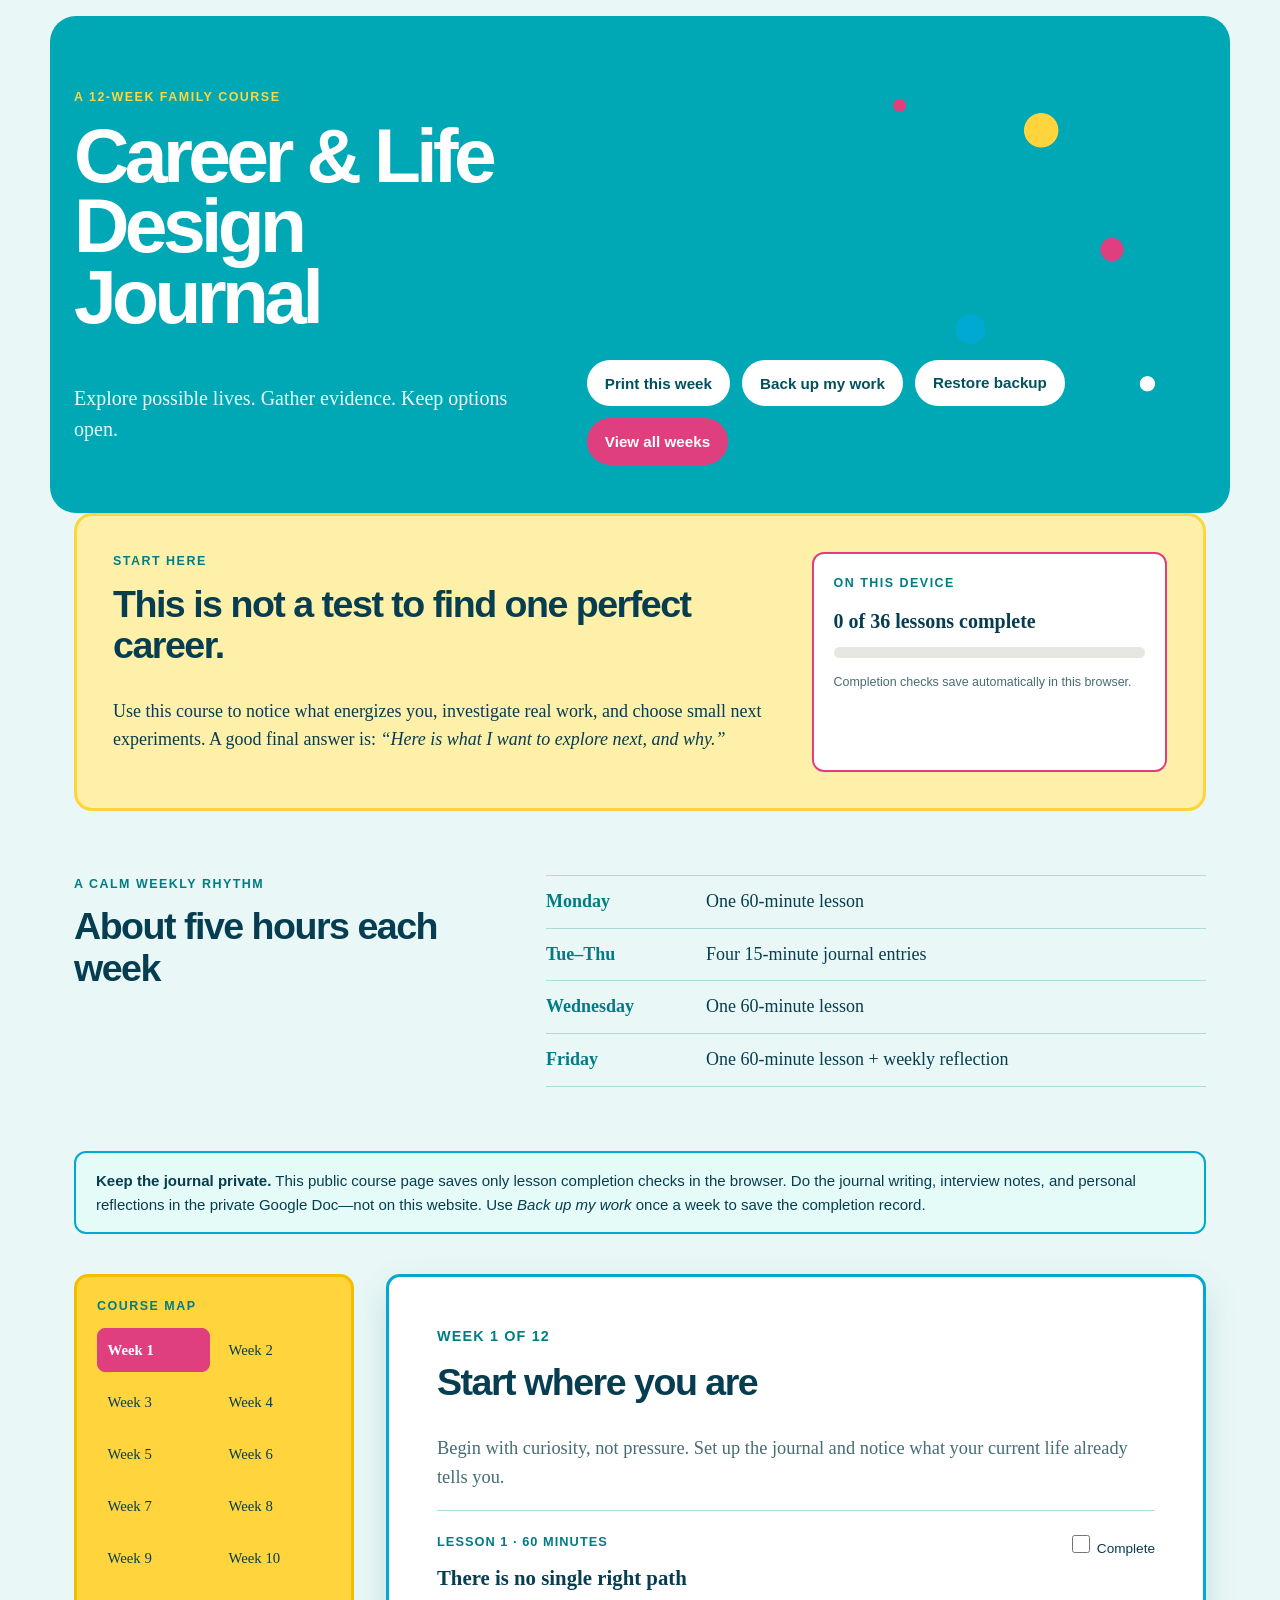
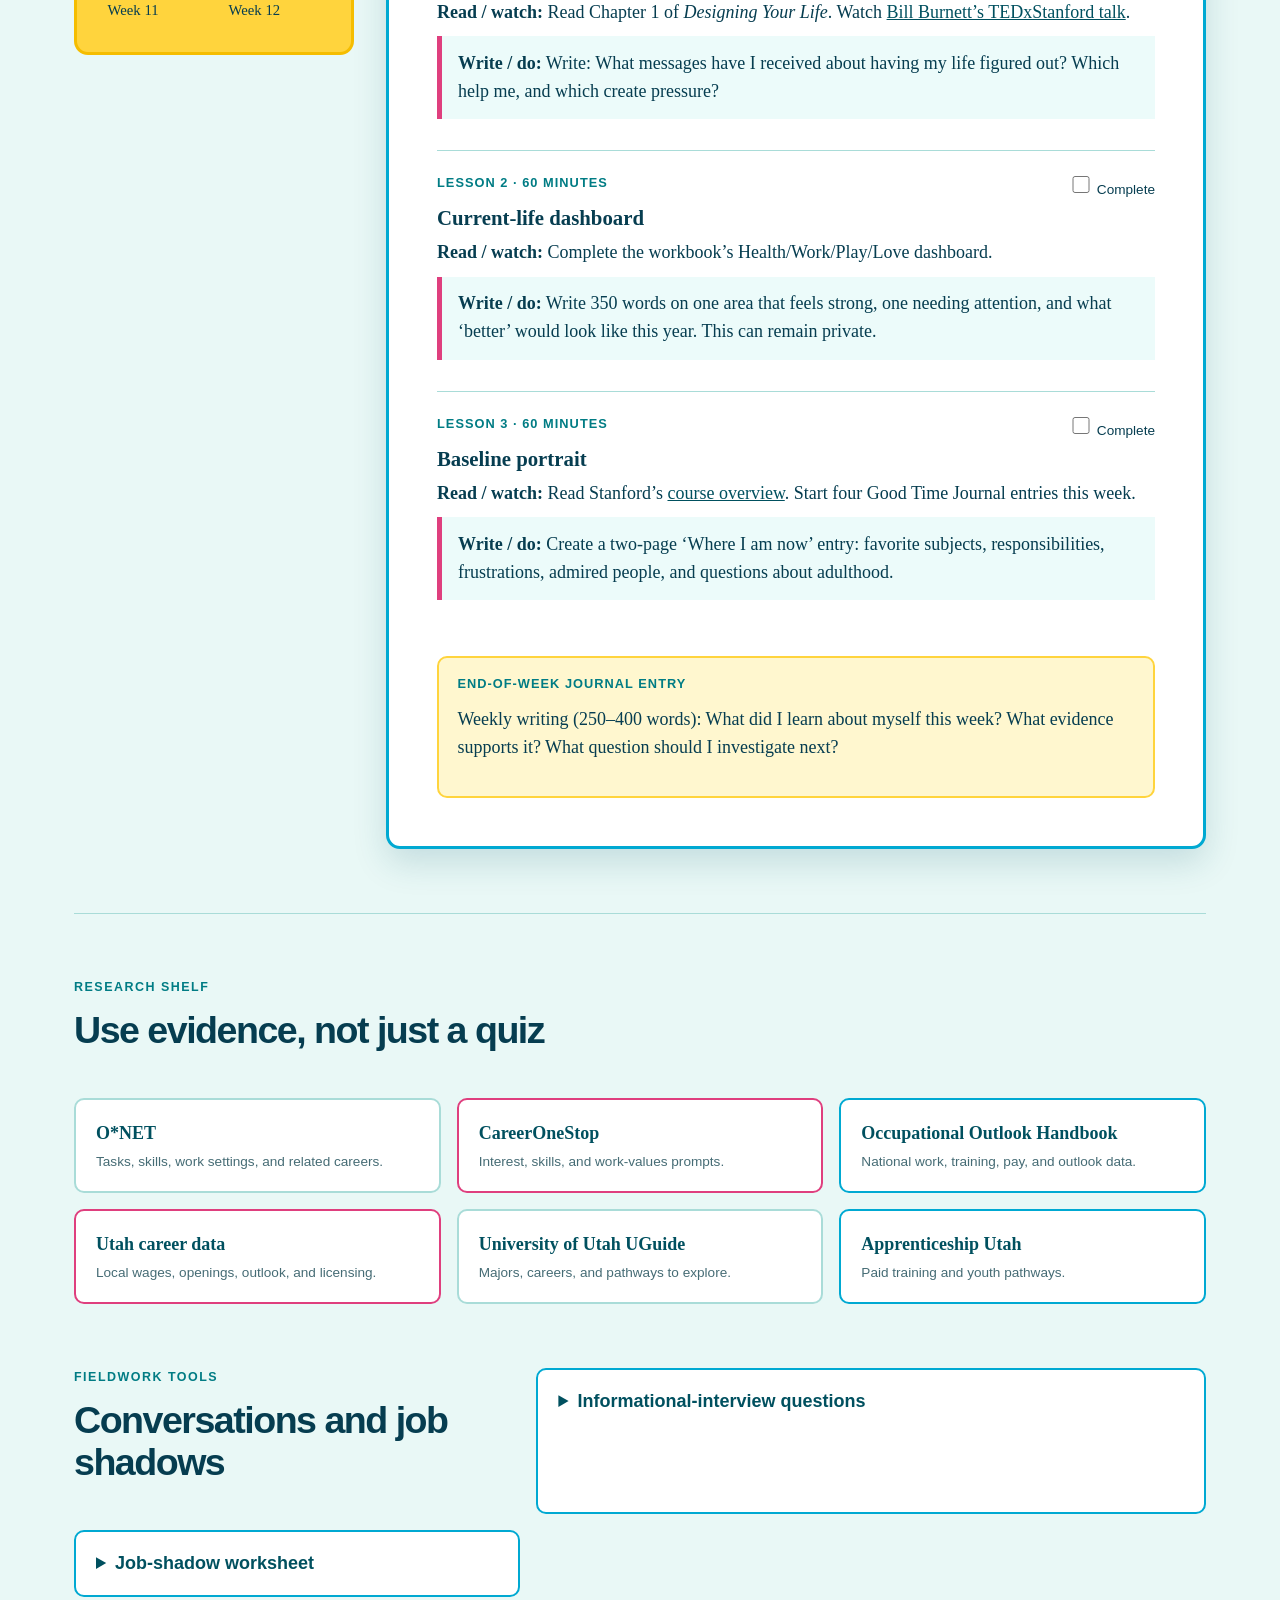
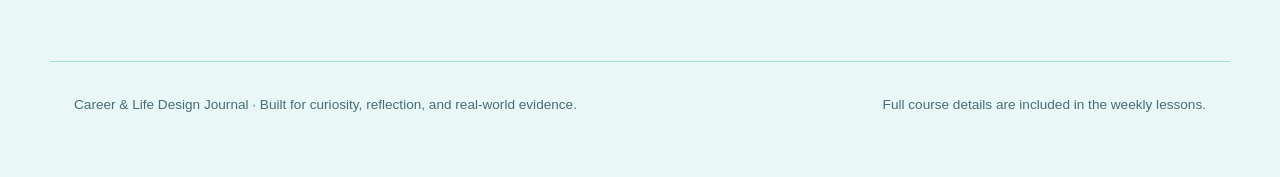
==== index.html @ dbbd1fdb "Publish Career & Life Design course" ====
<!doctype html>
<html lang="en">
  <head>
    <meta charset="utf-8" />
    <meta name="viewport" content="width=device-width, initial-scale=1" />
    <meta name="description" content="A twelve-week Career and Life Design course hub." />
    <title>Career &amp; Life Design Journal</title>
    <link rel="stylesheet" href="styles.css" />
  </head>
  <body>
    <a class="skip-link" href="#week-content">Skip to this week's lessons</a>
    <header class="site-header">
      <div>
        <p class="eyebrow">A 12-week family course</p>
        <h1>Career &amp; Life<br />Design Journal</h1>
        <p class="intro">Explore possible lives. Gather evidence. Keep options open.</p>
      </div>
      <div class="header-tools" aria-label="Course tools">
        <button id="print-page" class="button button-quiet" type="button">Print this week</button>
        <button id="download-backup" class="button button-quiet" type="button">Back up my work</button>
        <label class="button button-quiet restore-button">Restore backup<input id="restore-backup" type="file" accept="application/json,.json" /></label>
        <a class="button button-primary" href="#course-map">View all weeks</a>
      </div>
    </header>

    <main>
      <section class="start-panel" aria-labelledby="start-title">
        <div>
          <p class="eyebrow">Start here</p>
          <h2 id="start-title">This is not a test to find one perfect career.</h2>
          <p>Use this course to notice what energizes you, investigate real work, and choose small next experiments. A good final answer is: <em>“Here is what I want to explore next, and why.”</em></p>
        </div>
        <aside class="progress-card" aria-label="Local course progress">
          <p class="eyebrow">On this device</p>
          <p class="progress-number"><span id="progress-count">0</span> of 36 lessons complete</p>
          <div class="progress-track" aria-hidden="true"><span id="progress-bar"></span></div>
          <p id="save-status" class="fine-print" aria-live="polite">Completion checks save automatically in this browser.</p>
        </aside>
      </section>

      <section class="weekly-rhythm" aria-labelledby="rhythm-title">
        <div>
          <p class="eyebrow">A calm weekly rhythm</p>
          <h2 id="rhythm-title">About five hours each week</h2>
        </div>
        <ol>
          <li><strong>Monday</strong><span>One 60-minute lesson</span></li>
          <li><strong>Tue–Thu</strong><span>Four 15-minute journal entries</span></li>
          <li><strong>Wednesday</strong><span>One 60-minute lesson</span></li>
          <li><strong>Friday</strong><span>One 60-minute lesson + weekly reflection</span></li>
        </ol>
      </section>

      <section class="saving-note" aria-label="Privacy and saved progress">
        <strong>Keep the journal private.</strong> This public course page saves only lesson completion checks in the browser. Do the journal writing, interview notes, and personal reflections in the private Google Doc—not on this website. Use <em>Back up my work</em> once a week to save the completion record.
      </section>

      <section class="course-layout" aria-label="Course lessons">
        <nav id="course-map" class="week-nav" aria-label="Course weeks">
          <p class="eyebrow">Course map</p>
          <div id="week-buttons" class="week-buttons"></div>
        </nav>
        <article id="week-content" class="week-content" tabindex="-1" aria-live="polite"></article>
      </section>

      <section class="resource-grid" aria-labelledby="resources-title">
        <div class="resource-heading">
          <p class="eyebrow">Research shelf</p>
          <h2 id="resources-title">Use evidence, not just a quiz</h2>
        </div>
        <a href="https://www.onetonline.org/" target="_blank" rel="noreferrer"><strong>O*NET</strong><span>Tasks, skills, work settings, and related careers.</span></a>
        <a href="https://www.careeronestop.org/ExploreCareers/Assessments/self-assessments.aspx" target="_blank" rel="noreferrer"><strong>CareerOneStop</strong><span>Interest, skills, and work-values prompts.</span></a>
        <a href="https://www.bls.gov/ooh/" target="_blank" rel="noreferrer"><strong>Occupational Outlook Handbook</strong><span>National work, training, pay, and outlook data.</span></a>
        <a href="https://jobs.utah.gov/wi/data/career/index.html" target="_blank" rel="noreferrer"><strong>Utah career data</strong><span>Local wages, openings, outlook, and licensing.</span></a>
        <a href="https://uguide.utah.edu/" target="_blank" rel="noreferrer"><strong>University of Utah UGuide</strong><span>Majors, careers, and pathways to explore.</span></a>
        <a href="https://apprenticeship.utah.gov/future-apprentices/" target="_blank" rel="noreferrer"><strong>Apprenticeship Utah</strong><span>Paid training and youth pathways.</span></a>
      </section>

      <section class="template-grid" aria-labelledby="templates-title">
        <div>
          <p class="eyebrow">Fieldwork tools</p>
          <h2 id="templates-title">Conversations and job shadows</h2>
        </div>
        <details>
          <summary>Informational-interview questions</summary>
          <ol>
            <li>What does a typical day or week actually look like?</li>
            <li>What parts of the work are most satisfying? Most difficult?</li>
            <li>Which skills matter most that outsiders may not see?</li>
            <li>What are the setting and schedule really like?</li>
            <li>How did you enter this work, and what other routes are possible?</li>
            <li>What training, licenses, or experience matter in Utah?</li>
            <li>What would you want a high-school student to understand first?</li>
            <li>What should I explore next for another perspective?</li>
          </ol>
          <p><a href="https://career.berkeley.edu/start-exploring/informational-interviews/" target="_blank" rel="noreferrer">Read the preparation guide from UC Berkeley.</a></p>
        </details>
        <details>
          <summary>Job-shadow worksheet</summary>
          <div class="worksheet">
            <p><strong>Before:</strong> What do I want to learn? What two assumptions am I testing? What privacy, safety, dress, and phone rules apply?</p>
            <p><strong>During:</strong> Notice typical tasks and tools; people and collaboration; pace, setting, and movement; skills in action; surprises; and questions. Do not record private client, patient, student, or customer information.</p>
            <p><strong>After (500–700 words):</strong> What did I observe? Which assumptions were confirmed, challenged, or unanswered? What could I enjoy, tolerate, or avoid in this work? What is my next experiment?</p>
            <p><strong>Finish:</strong> Send a thank-you note within two days.</p>
          </div>
        </details>
      </section>
    </main>

    <footer>
      <p>Career &amp; Life Design Journal · Built for curiosity, reflection, and real-world evidence.</p>
      <p>Full course details are included in the weekly lessons.</p>
    </footer>
    <script src="script.js"></script>
  </body>
</html>
---- styles.css ----
:root {
  --ink: #063d50;
  --muted: #466c75;
  --paper: #e9f8f6;
  --panel: #ffffff;
  --line: #a9dcd8;
  --moss: #007c84;
  --moss-dark: #00505f;
  --turquoise: #00a8b5;
  --cyan: #00a9d2;
  --pink: #df3f7e;
  --sun: #ffd43d;
  --warm: #fff0a9;
  --focus: #c72f6c;
  --shadow: 0 14px 34px rgba(0, 89, 103, .16);
}

* { box-sizing: border-box; }
html { scroll-behavior: smooth; }
body {
  margin: 0;
  background: var(--paper);
  color: var(--ink);
  font-family: Georgia, "Times New Roman", serif;
  font-size: 18px;
  line-height: 1.55;
}
a { color: var(--moss-dark); }
a:hover { color: #8a3f1c; }
a:focus-visible, button:focus-visible, summary:focus-visible, input:focus-visible {
  outline: 3px solid var(--focus);
  outline-offset: 3px;
}
.skip-link { position: absolute; left: -999px; top: auto; }
.skip-link:focus { left: 1rem; top: 1rem; z-index: 10; background: white; padding: .5rem 1rem; }
.site-header, main, footer { max-width: 1180px; margin: 0 auto; padding-left: 1.5rem; padding-right: 1.5rem; }
.site-header {
  display: flex;
  justify-content: space-between;
  gap: 2rem;
  align-items: end;
  margin-top: 1rem;
  padding-top: 4.5rem;
  padding-bottom: 3rem;
  color: white;
  overflow: hidden;
  position: relative;
  border-radius: 26px;
  background-color: var(--turquoise);
  background-image:
    radial-gradient(circle at 84% 23%, var(--sun) 0 1.05rem, transparent 1.1rem),
    radial-gradient(circle at 90% 47%, var(--pink) 0 .7rem, transparent .75rem),
    radial-gradient(circle at 78% 63%, var(--cyan) 0 .9rem, transparent .95rem),
    radial-gradient(circle at 93% 74%, #ffffff 0 .45rem, transparent .5rem),
    radial-gradient(circle at 72% 18%, var(--pink) 0 .38rem, transparent .43rem),
    radial-gradient(circle at 68% 73%, var(--sun) 0 .45rem, transparent .5rem);
}
.site-header > * { position: relative; z-index: 1; }
h1, h2, h3, p { margin-top: 0; }
h1 { font-family: Arial, Helvetica, sans-serif; font-size: clamp(2.7rem, 6vw, 5.2rem); font-weight: 900; line-height: .92; letter-spacing: -.06em; max-width: 700px; }
h2 { font-family: Arial, Helvetica, sans-serif; font-size: clamp(1.65rem, 3vw, 2.35rem); line-height: 1.1; letter-spacing: -.04em; }
h3 { font-size: 1.3rem; margin-bottom: .3rem; }
.eyebrow { color: var(--moss); font-family: Arial, sans-serif; font-size: .78rem; font-weight: 800; letter-spacing: .12em; text-transform: uppercase; }
.site-header .eyebrow { color: var(--sun); }
.intro { font-size: 1.25rem; color: #e6ffff; max-width: 520px; }
.header-tools { display: flex; flex-wrap: wrap; gap: .75rem; font-family: Arial, sans-serif; }
.button { border: 2px solid white; border-radius: 999px; padding: .6rem 1rem; font-weight: 700; text-decoration: none; background: white; color: var(--moss-dark); cursor: pointer; font-size: .95rem; }
.button-primary { background: var(--pink); border-color: var(--pink); color: white; }
.button-primary:hover { background: #a61c55; border-color: #a61c55; color: white; }
.button-quiet:hover { background: var(--sun); border-color: var(--sun); color: var(--ink); }
.restore-button { display: inline-flex; align-items: center; }
.restore-button input { position: absolute; width: 1px; height: 1px; overflow: hidden; clip: rect(0 0 0 0); clip-path: inset(50%); white-space: nowrap; }
.start-panel { background: var(--warm); border: 3px solid var(--sun); border-radius: 18px; display: grid; grid-template-columns: minmax(0, 1.5fr) minmax(280px, .8fr); gap: 2rem; padding: 2.25rem; }
.start-panel p { max-width: 700px; }
.progress-card { align-self: stretch; background: var(--panel); padding: 1.25rem; border-radius: 12px; border: 2px solid var(--pink); }
.progress-number { font-size: 1.25rem; font-weight: 700; margin-bottom: .65rem; }
.progress-track { height: .65rem; overflow: hidden; background: #e4e8e1; border-radius: 99px; }
.progress-track span { display: block; height: 100%; width: 0%; background: linear-gradient(90deg, var(--sun), var(--pink)); transition: width .2s ease; }
.fine-print { color: var(--muted); font-family: Arial, sans-serif; font-size: .78rem; line-height: 1.4; margin-top: 1rem; }
.weekly-rhythm { padding: 4rem 0; display: grid; grid-template-columns: .8fr 1.2fr; gap: 2rem; align-items: start; }
.weekly-rhythm ol { list-style: none; padding: 0; margin: 0; border-top: 1px solid var(--line); }
.weekly-rhythm li { display: grid; grid-template-columns: 9rem 1fr; gap: 1rem; padding: .75rem 0; border-bottom: 1px solid var(--line); }
.weekly-rhythm strong { color: var(--moss); }
.saving-note { background: #e4fbf8; border: 2px solid var(--cyan); border-radius: 12px; margin: 0 0 2.5rem; padding: 1rem 1.25rem; font-family: Arial, sans-serif; font-size: .94rem; }
.course-layout { display: grid; grid-template-columns: 280px minmax(0, 1fr); gap: 2rem; align-items: start; padding-bottom: 4rem; }
.week-nav { position: sticky; top: 1rem; background: var(--sun); border: 3px solid #f5bd00; border-radius: 14px; padding: 1.25rem; }
.week-nav .eyebrow { margin-bottom: .75rem; }
.week-buttons { display: grid; grid-template-columns: repeat(2, 1fr); gap: .5rem; }
.week-button { text-align: left; border: 1px solid transparent; background: transparent; color: var(--ink); padding: .6rem; border-radius: 8px; font: inherit; font-size: .92rem; cursor: pointer; }
.week-button:hover { background: #fff9d6; }
.week-button[aria-current="true"] { background: var(--pink); border-color: var(--pink); color: white; font-weight: 700; }
.week-content { background: var(--panel); border: 3px solid var(--cyan); border-radius: 14px; box-shadow: var(--shadow); padding: clamp(1.5rem, 4vw, 3rem); min-height: 680px; }
.week-kicker { color: var(--moss); font-family: Arial, sans-serif; font-size: .9rem; font-weight: 700; letter-spacing: .08em; text-transform: uppercase; }
.week-summary { color: var(--muted); font-size: 1.15rem; max-width: 720px; }
.lesson { border-top: 1px solid var(--line); padding: 1.35rem 0; }
.lesson:last-of-type { border-bottom: 1px solid var(--line); }
.lesson-top { display: flex; gap: 1rem; justify-content: space-between; align-items: flex-start; }
.lesson-label { color: var(--moss); font-family: Arial, sans-serif; font-size: .8rem; font-weight: 700; letter-spacing: .08em; text-transform: uppercase; }
.complete-box { white-space: nowrap; font-family: Arial, sans-serif; font-size: .85rem; }
.complete-box input { width: 1.1rem; height: 1.1rem; vertical-align: text-bottom; accent-color: var(--moss); }
.lesson p { margin-bottom: .6rem; }
.lesson-action { background: #ecfbfa; padding: .85rem 1rem; border-left: 5px solid var(--pink); }
.weekly-write { margin-top: 1.5rem; padding: 1rem 1.15rem; background: #fff7cf; border: 2px solid var(--sun); border-radius: 10px; }
.resource-grid { display: grid; grid-template-columns: repeat(3, 1fr); gap: 1rem; padding: 4rem 0; border-top: 1px solid var(--line); }
.resource-heading { grid-column: 1 / -1; }
.resource-grid > a { border: 2px solid var(--line); border-radius: 10px; padding: 1.25rem; background: var(--panel); text-decoration: none; display: grid; gap: .3rem; }
.resource-grid > a:nth-of-type(2n) { border-color: var(--pink); }
.resource-grid > a:nth-of-type(3n) { border-color: var(--cyan); }
.resource-grid > a:hover { transform: translateY(-2px); box-shadow: var(--shadow); }
.resource-grid span { color: var(--muted); font-family: Arial, sans-serif; font-size: .85rem; line-height: 1.35; }
.template-grid { display: grid; grid-template-columns: .8fr 1.2fr; gap: 1rem; padding: 0 0 4rem; }
details { background: var(--panel); border: 2px solid var(--cyan); border-radius: 10px; padding: 1.1rem 1.25rem; }
summary { cursor: pointer; color: var(--moss-dark); font-family: Arial, sans-serif; font-weight: 800; }
details ol { padding-left: 1.4rem; }
.worksheet { margin-top: 1rem; }
footer { border-top: 1px solid var(--line); color: var(--muted); font-family: Arial, sans-serif; font-size: .85rem; padding-top: 2rem; padding-bottom: 3rem; display: flex; justify-content: space-between; gap: 1rem; }

@media (max-width: 800px) {
  body { font-size: 17px; }
  .site-header, .start-panel, .weekly-rhythm, .course-layout, .template-grid { grid-template-columns: 1fr; }
  .site-header { align-items: start; padding-top: 2.5rem; }
  .course-layout { gap: 1rem; }
  .week-nav { position: static; }
  .week-buttons { grid-template-columns: repeat(3, 1fr); }
  .resource-grid { grid-template-columns: 1fr; }
  footer { display: block; }
}

@media print {
  body { background: white; font-size: 12pt; }
  .site-header { padding: 0 0 1rem; }
  .header-tools, .start-panel, .weekly-rhythm, .saving-note, .week-nav, .resource-grid, .template-grid, footer { display: none; }
  .week-content { border: 0; box-shadow: none; padding: 0; min-height: auto; }
  .complete-box { display: none; }
}
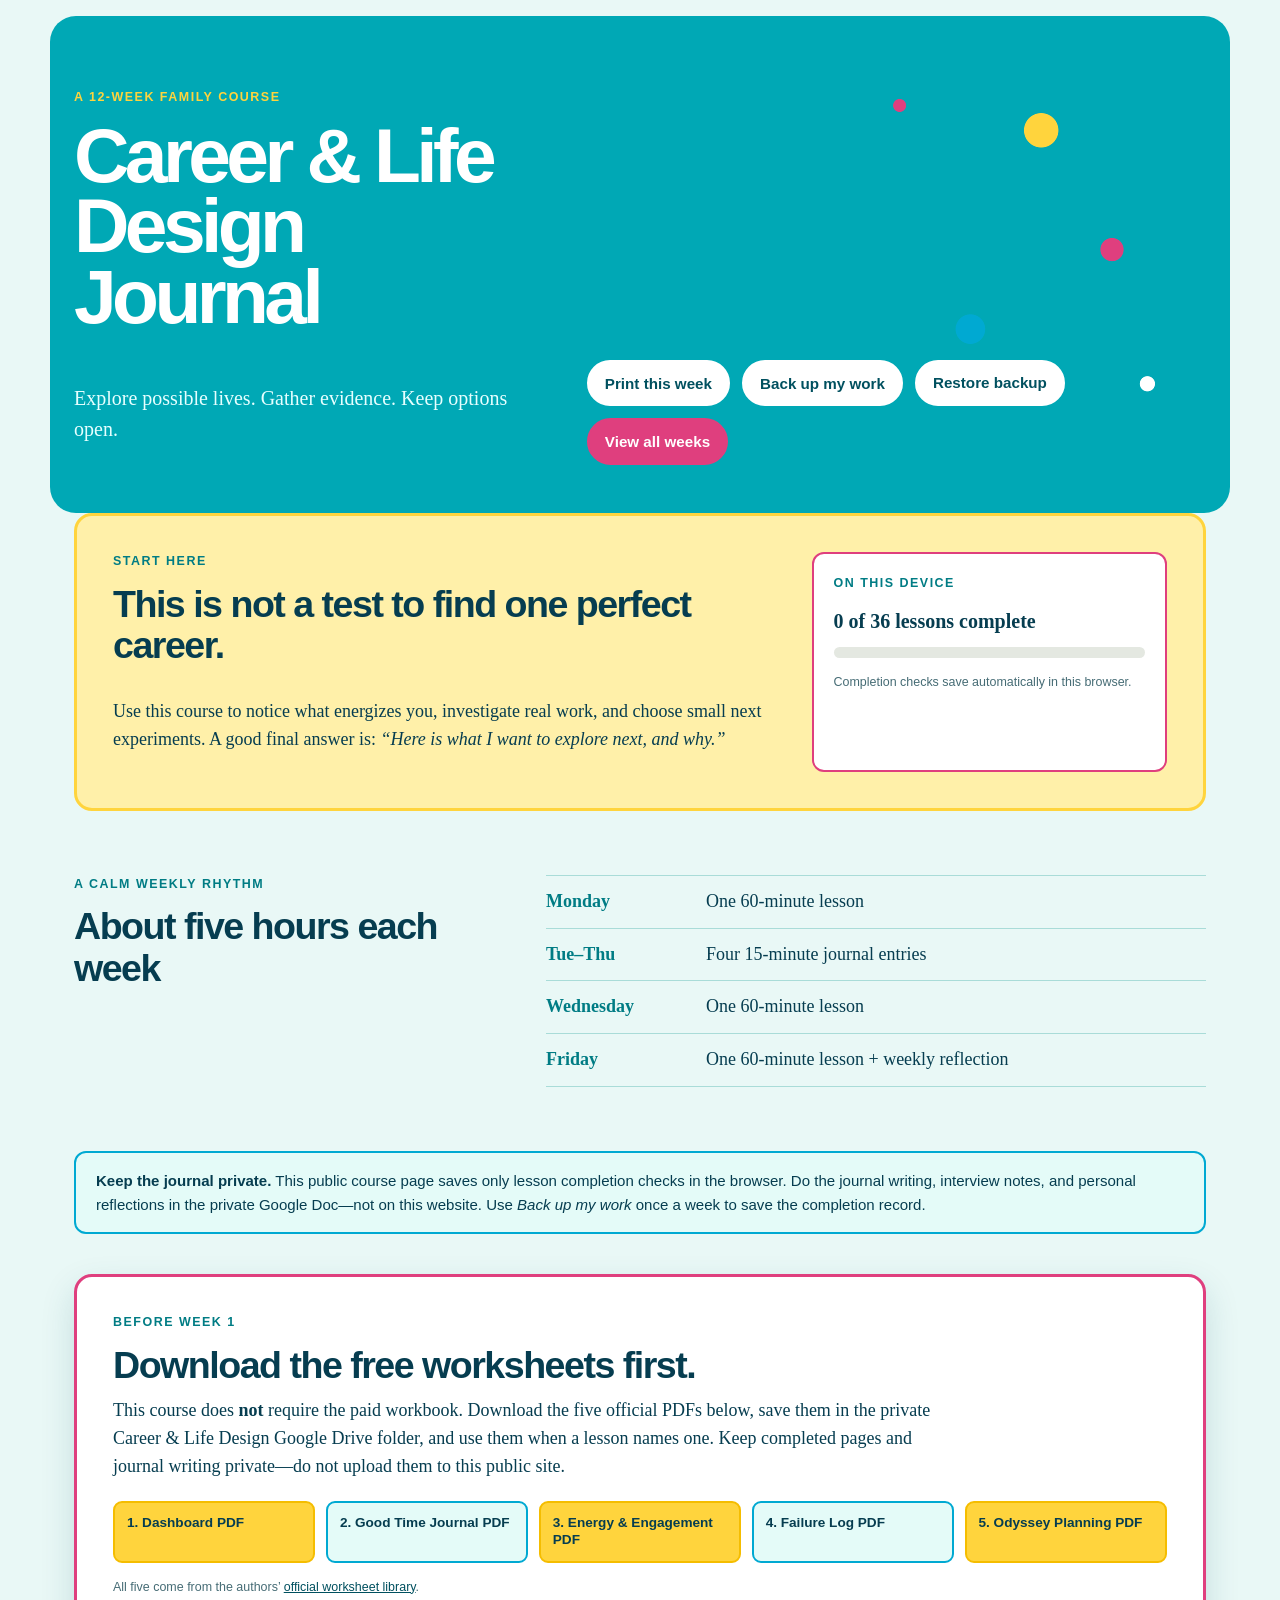
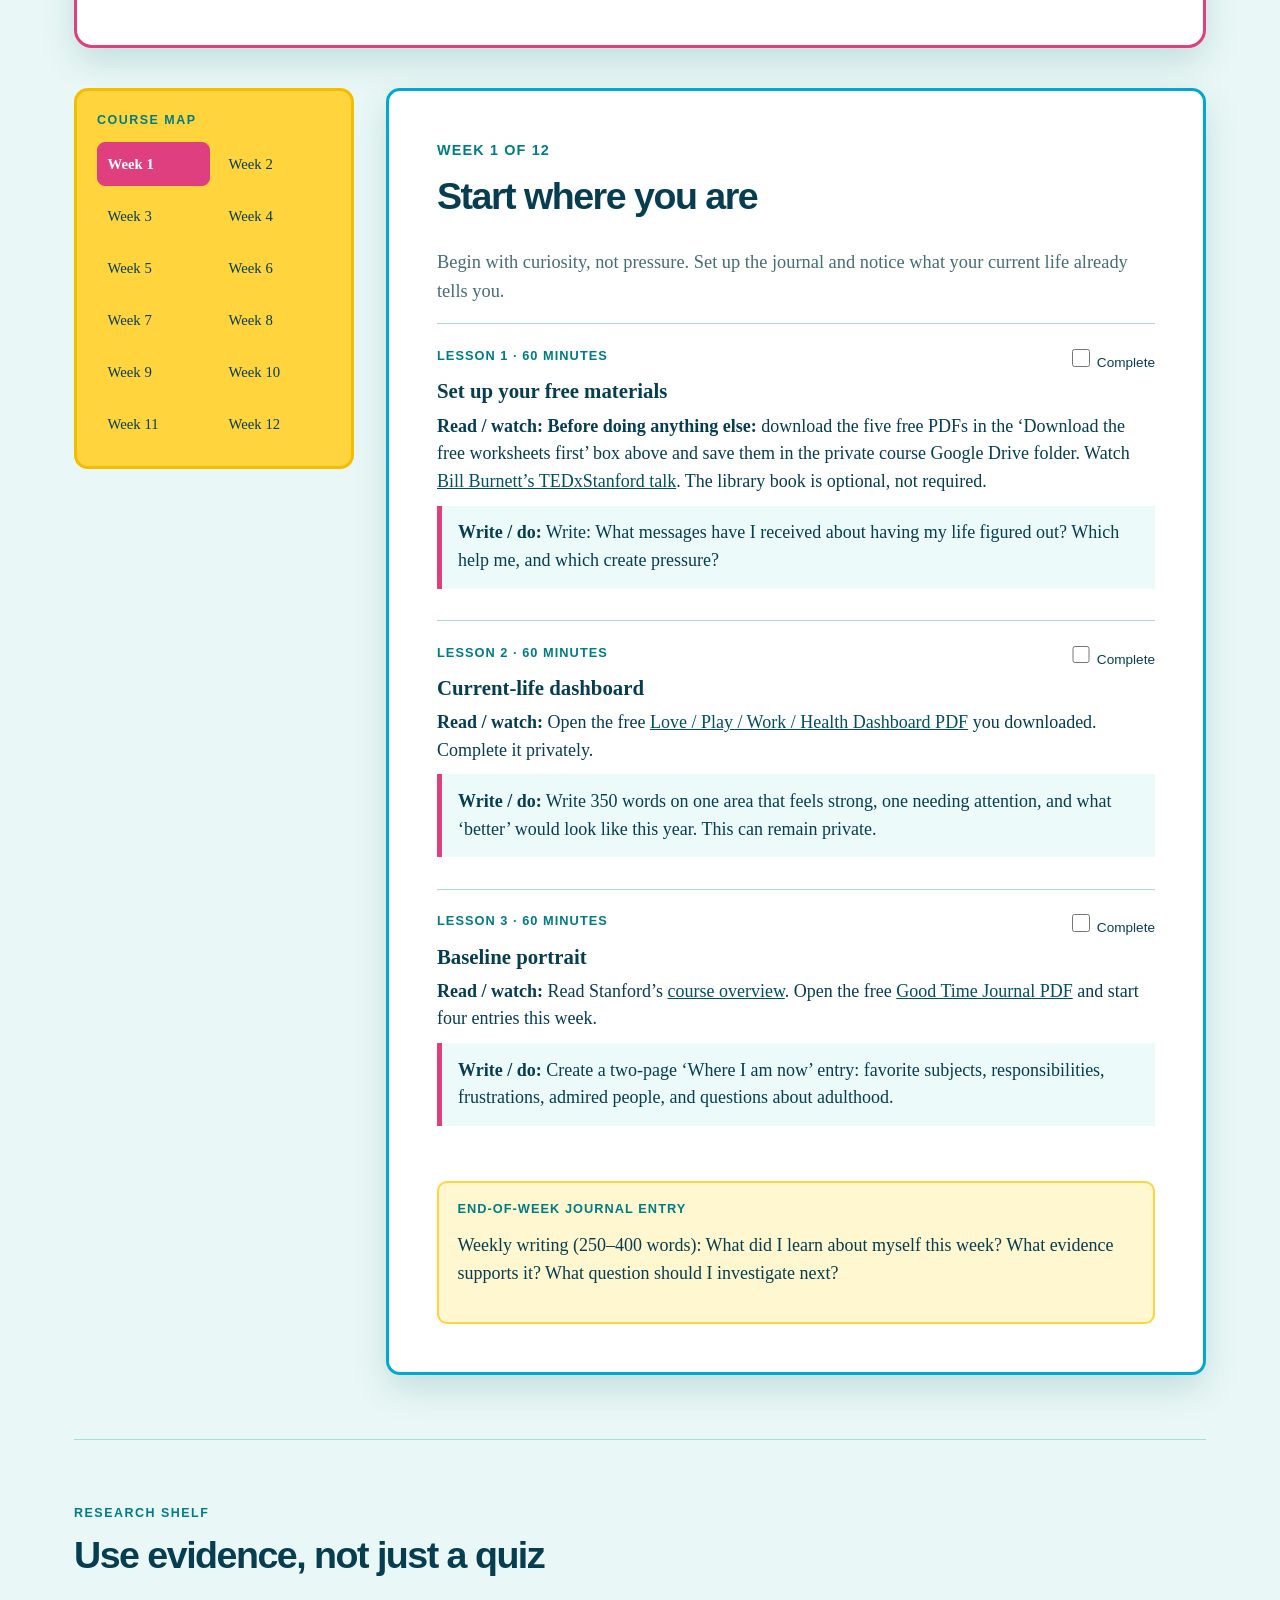
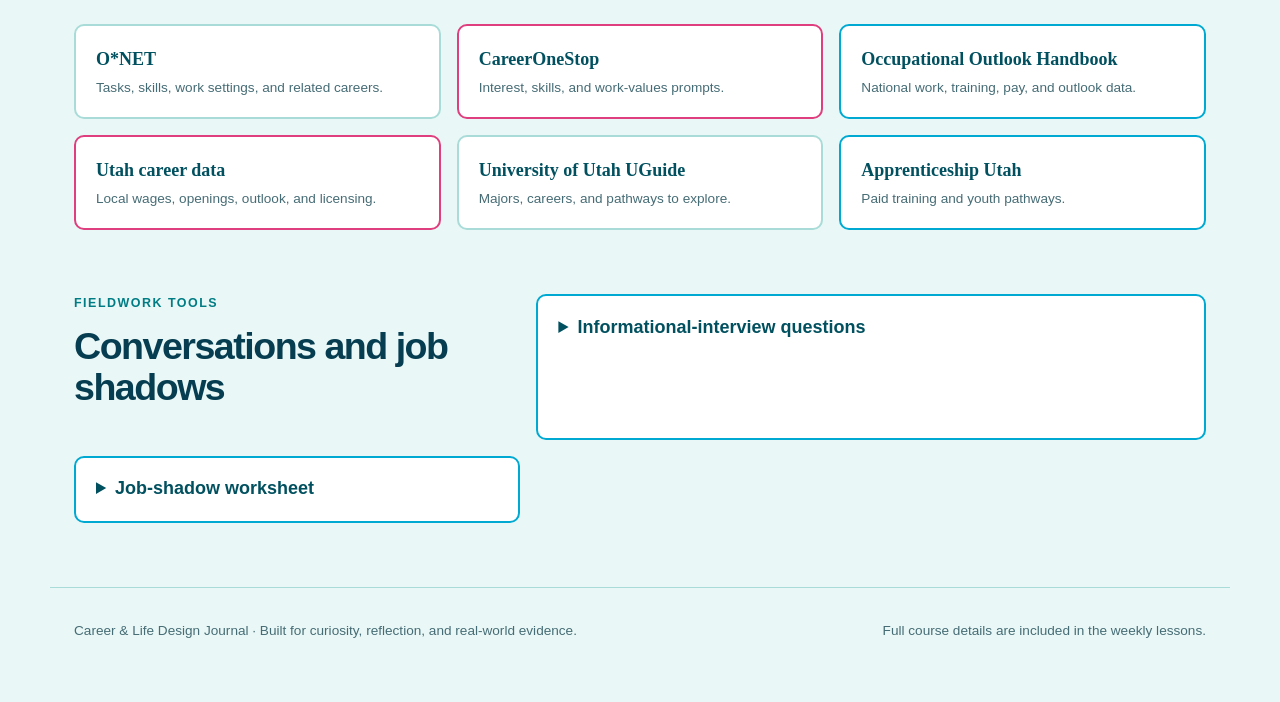
==== commit 7563a0f7: "Use free official worksheets in Career & Life Design course" ====
--- a/index.html
+++ b/index.html
@@ -53,6 +53,20 @@
 
       <section class="saving-note" aria-label="Privacy and saved progress">
         <strong>Keep the journal private.</strong> This public course page saves only lesson completion checks in the browser. Do the journal writing, interview notes, and personal reflections in the private Google Doc—not on this website. Use <em>Back up my work</em> once a week to save the completion record.
+      </section>
+
+      <section class="worksheet-download" aria-labelledby="worksheets-title">
+        <p class="eyebrow">Before Week 1</p>
+        <h2 id="worksheets-title">Download the free worksheets first.</h2>
+        <p>This course does <strong>not</strong> require the paid workbook. Download the five official PDFs below, save them in the private Career &amp; Life Design Google Drive folder, and use them when a lesson names one. Keep completed pages and journal writing private—do not upload them to this public site.</p>
+        <div class="worksheet-links">
+          <a href="https://designingyour.life/wp-content/uploads/2023/11/DYL-Love-Play-Work-Health-Dashboard-Worksheet-v21.pdf" target="_blank" rel="noreferrer">1. Dashboard PDF</a>
+          <a href="https://designingyour.life/wp-content/uploads/2023/11/DYL-Good-Time-Journal-Activity-Log-v21.pdf" target="_blank" rel="noreferrer">2. Good Time Journal PDF</a>
+          <a href="https://designingyour.life/wp-content/uploads/2023/11/DYL-Energy-Engagement-Worksheet-v21.pdf" target="_blank" rel="noreferrer">3. Energy &amp; Engagement PDF</a>
+          <a href="https://designingyour.life/wp-content/uploads/2023/11/DYL-Failure-Log-Worksheet-v21.pdf" target="_blank" rel="noreferrer">4. Failure Log PDF</a>
+          <a href="https://designingyour.life/wp-content/uploads/2023/11/DYL-Odyssey-Planning-Worksheet-v21.pdf" target="_blank" rel="noreferrer">5. Odyssey Planning PDF</a>
+        </div>
+        <p class="fine-print">All five come from the authors’ <a href="https://designingyour.life/worksheets-and-discussion-questions/" target="_blank" rel="noreferrer">official worksheet library</a>.</p>
       </section>
 
       <section class="course-layout" aria-label="Course lessons">
--- a/styles.css
+++ b/styles.css
@@ -82,6 +82,13 @@
 .weekly-rhythm li { display: grid; grid-template-columns: 9rem 1fr; gap: 1rem; padding: .75rem 0; border-bottom: 1px solid var(--line); }
 .weekly-rhythm strong { color: var(--moss); }
 .saving-note { background: #e4fbf8; border: 2px solid var(--cyan); border-radius: 12px; margin: 0 0 2.5rem; padding: 1rem 1.25rem; font-family: Arial, sans-serif; font-size: .94rem; }
+.worksheet-download { background: var(--panel); border: 3px solid var(--pink); border-radius: 18px; box-shadow: var(--shadow); margin: 0 0 2.5rem; padding: clamp(1.4rem, 3vw, 2.25rem); }
+.worksheet-download h2 { margin-bottom: .7rem; }
+.worksheet-download > p:not(.fine-print) { max-width: 820px; }
+.worksheet-links { display: grid; grid-template-columns: repeat(5, 1fr); gap: .65rem; margin: 1.25rem 0 .75rem; }
+.worksheet-links a { background: var(--sun); border: 2px solid #f5bd00; border-radius: 9px; color: var(--ink); font-family: Arial, sans-serif; font-size: .85rem; font-weight: 800; line-height: 1.25; padding: .75rem; text-decoration: none; }
+.worksheet-links a:nth-child(2n) { background: #e4fbf8; border-color: var(--cyan); }
+.worksheet-links a:hover { background: var(--pink); border-color: var(--pink); color: white; }
 .course-layout { display: grid; grid-template-columns: 280px minmax(0, 1fr); gap: 2rem; align-items: start; padding-bottom: 4rem; }
 .week-nav { position: sticky; top: 1rem; background: var(--sun); border: 3px solid #f5bd00; border-radius: 14px; padding: 1.25rem; }
 .week-nav .eyebrow { margin-bottom: .75rem; }
@@ -123,13 +130,14 @@
   .week-nav { position: static; }
   .week-buttons { grid-template-columns: repeat(3, 1fr); }
   .resource-grid { grid-template-columns: 1fr; }
+  .worksheet-links { grid-template-columns: 1fr; }
   footer { display: block; }
 }
 
 @media print {
   body { background: white; font-size: 12pt; }
   .site-header { padding: 0 0 1rem; }
-  .header-tools, .start-panel, .weekly-rhythm, .saving-note, .week-nav, .resource-grid, .template-grid, footer { display: none; }
+  .header-tools, .start-panel, .weekly-rhythm, .saving-note, .worksheet-download, .week-nav, .resource-grid, .template-grid, footer { display: none; }
   .week-content { border: 0; box-shadow: none; padding: 0; min-height: auto; }
   .complete-box { display: none; }
 }
